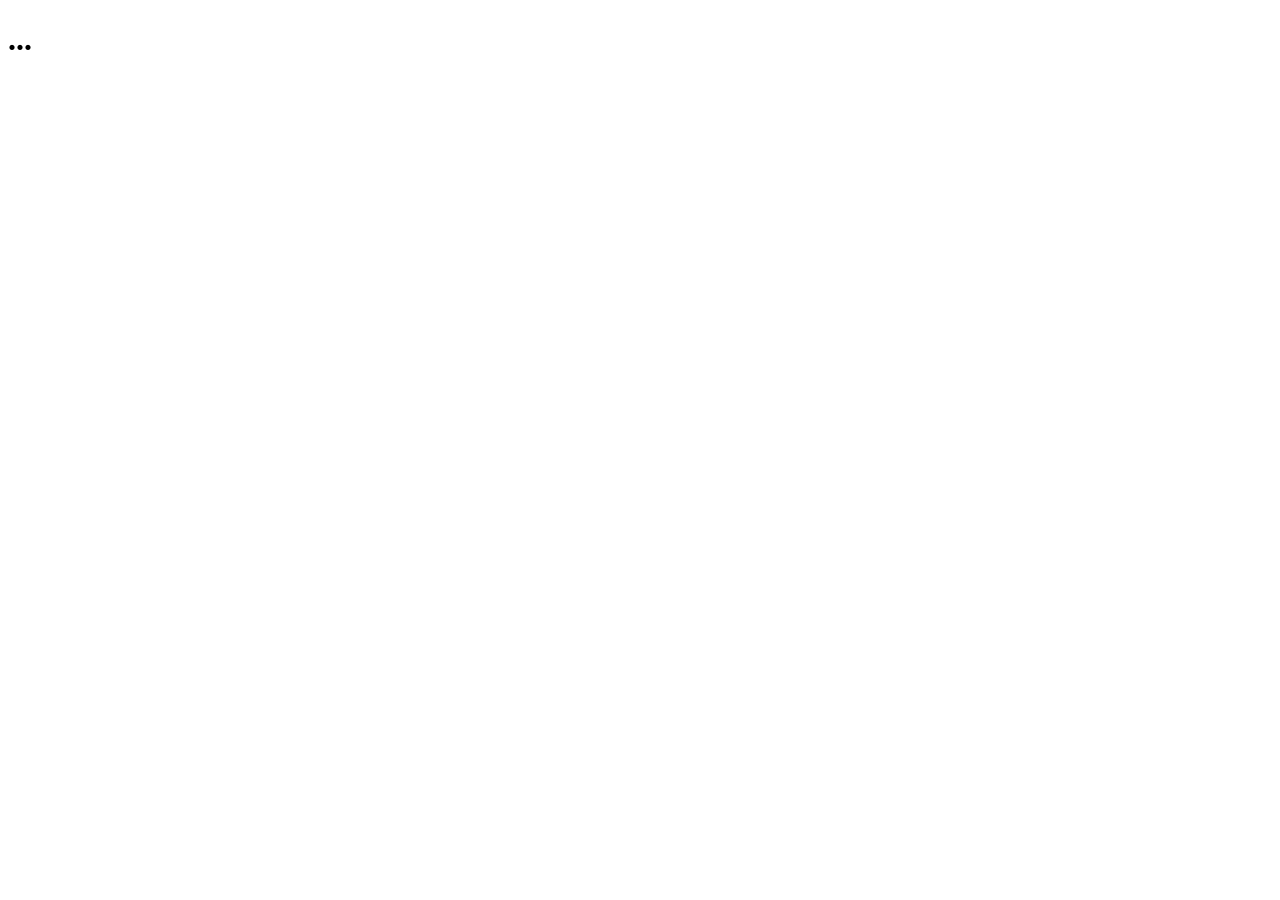
==== index.html @ d144a5f7 "Create index.html" ====
<!DOCTYPE html>
<html lang="en">
  <head>
    <meta charset="UTF-8">
    <meta name="viewport" content="width=device-width, initial-scale=1.0">
  </head>
  <body>
    
    <h1>...</h1>

  </body>
</html>
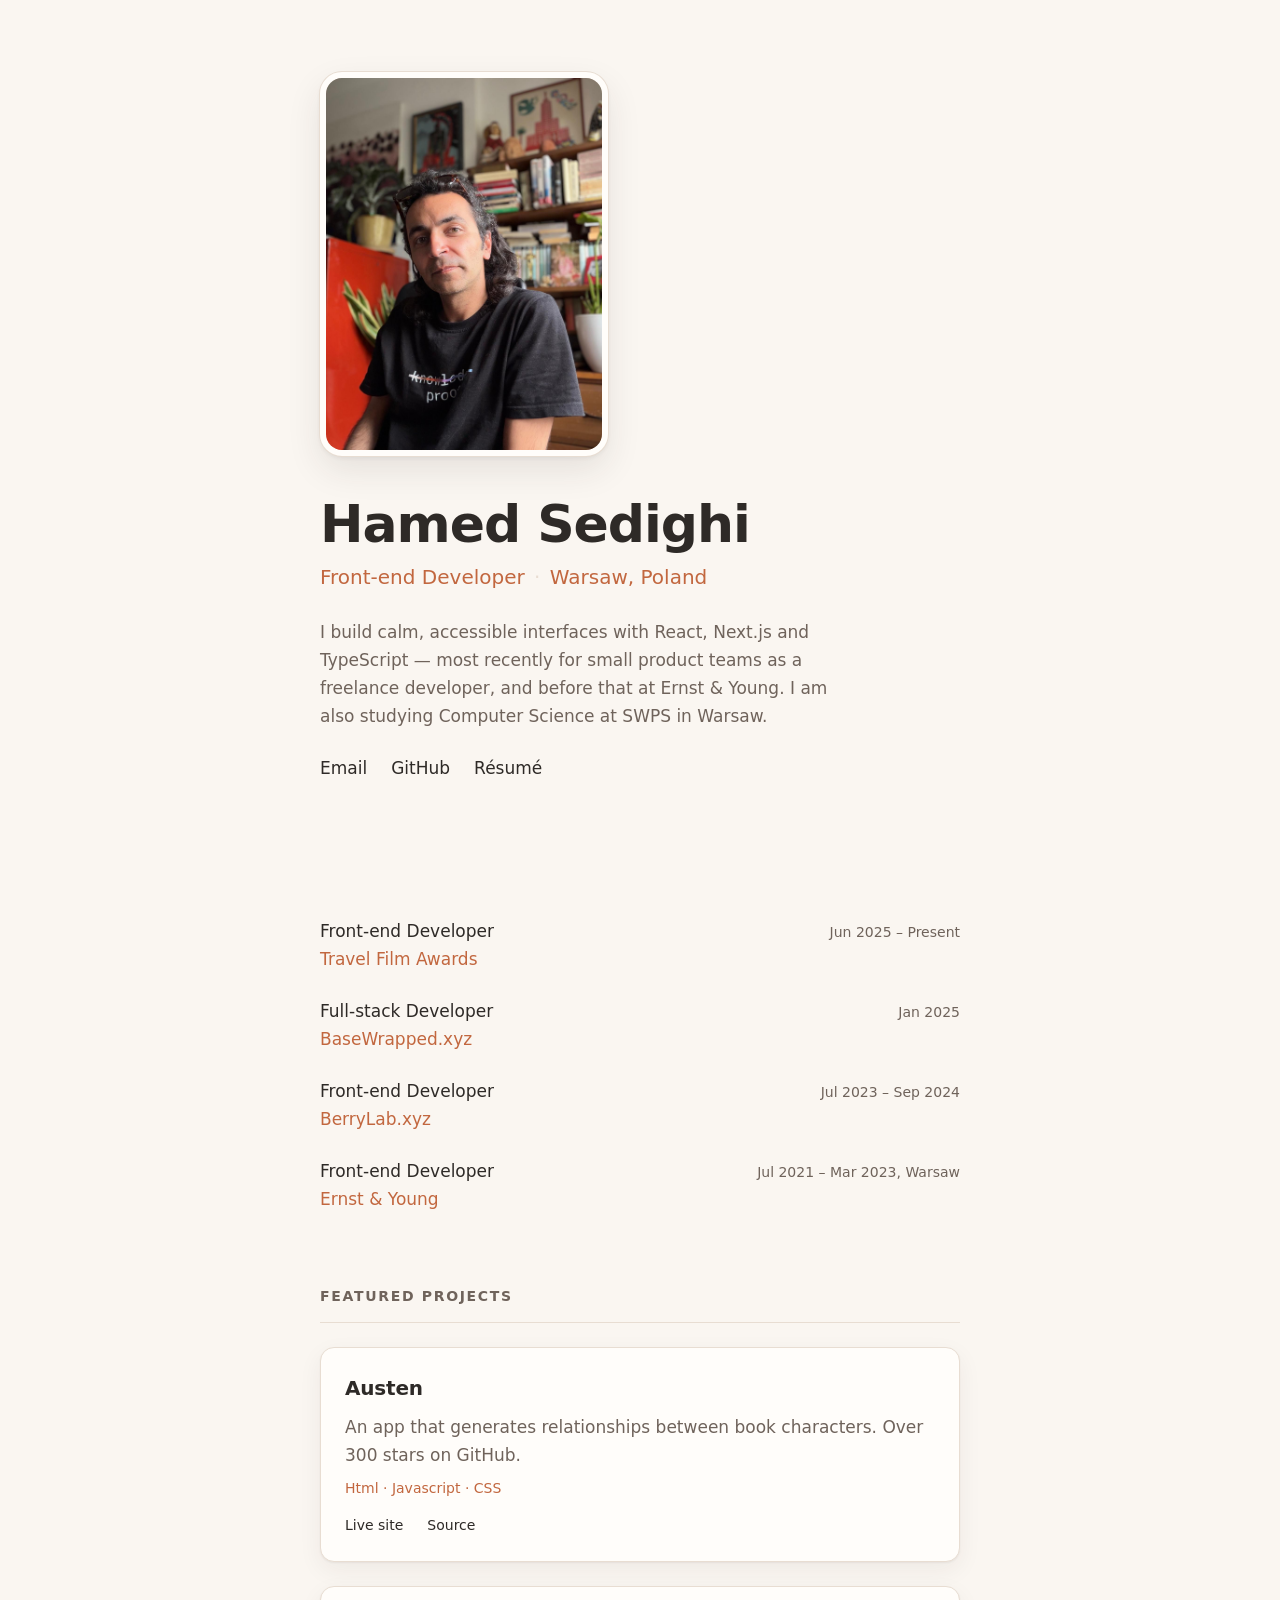
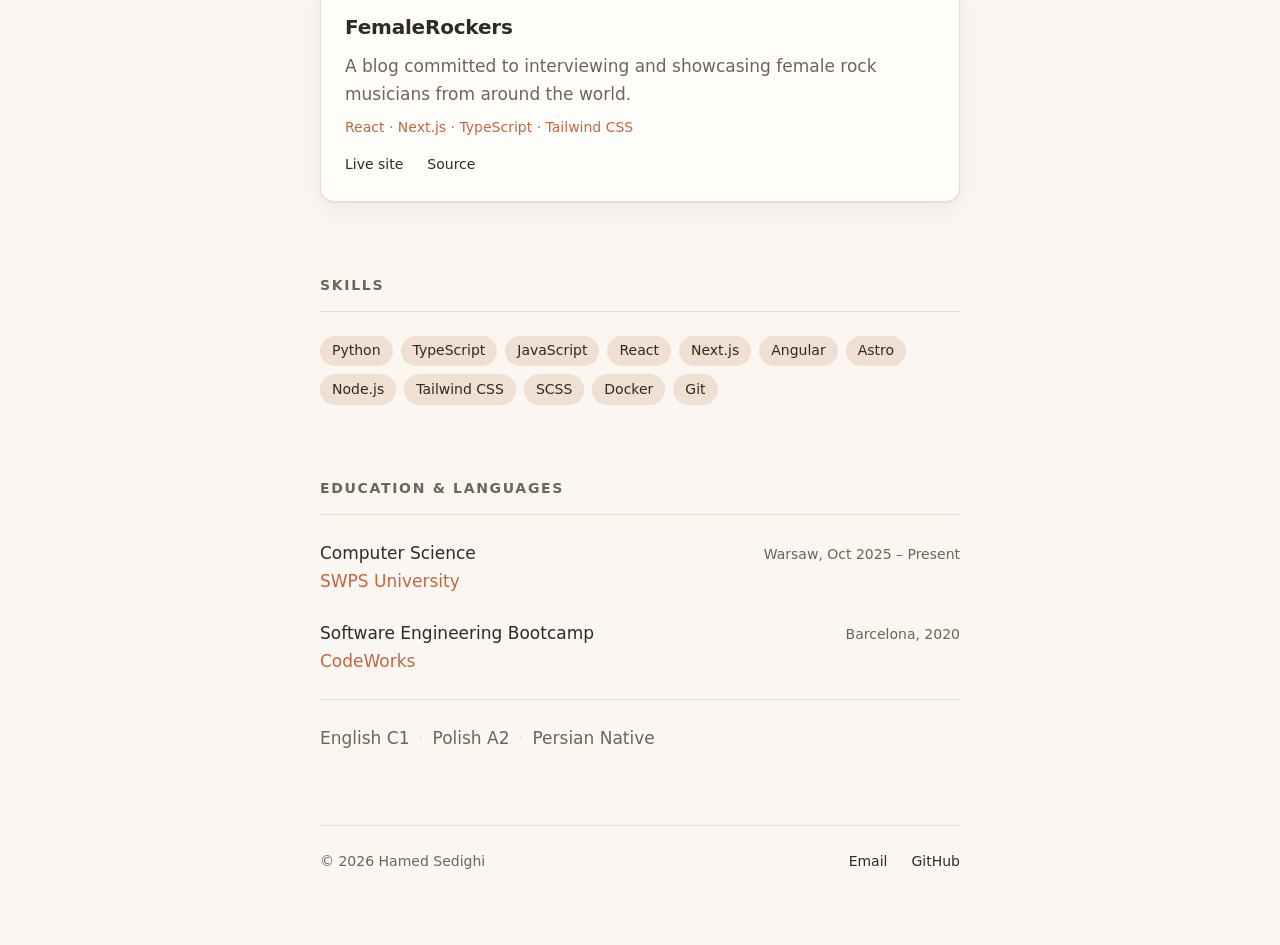
==== commit 80efaff8: "update homepage" ====
--- a/index.html
+++ b/index.html
@@ -1,12 +1,144 @@
 <!DOCTYPE html>
 <html lang="en">
-  <head>
-    <meta charset="UTF-8">
-    <meta name="viewport" content="width=device-width, initial-scale=1.0">
-  </head>
-  <body>
-    
-    <h1>...</h1>
+<head>
+  <meta charset="utf-8">
+  <meta name="viewport" content="width=device-width, initial-scale=1">
 
-  </body>
+  <title>Hamed Sedighi — Front-end Developer</title>
+  <meta name="description" content="Hamed Sedighi is a front-end developer in Warsaw, Poland, building interfaces with React, Next.js and TypeScript.">
+  <link rel="canonical" href="https://herol3oy.github.io/">
+  <meta name="author" content="Hamed Sedighi">
+
+  <meta name="theme-color" content="#faf6f1" media="(prefers-color-scheme: light)">
+  <meta name="theme-color" content="#1c1917" media="(prefers-color-scheme: dark)">
+
+  <meta property="og:type" content="website">
+  <meta property="og:url" content="https://herol3oy.github.io/">
+  <meta property="og:title" content="Hamed Sedighi — Front-end Developer">
+  <meta property="og:description" content="Front-end developer in Warsaw, Poland, building interfaces with React, Next.js and TypeScript.">
+  <meta property="og:image" content="https://herol3oy.github.io/assets/hamed-sedighi.jpeg">
+  <meta property="og:image:alt" content="Portrait of Hamed Sedighi">
+
+  <meta name="twitter:card" content="summary">
+  <meta name="twitter:title" content="Hamed Sedighi — Front-end Developer">
+  <meta name="twitter:description" content="Front-end developer in Warsaw, Poland, building interfaces with React, Next.js and TypeScript.">
+  <meta name="twitter:image" content="https://herol3oy.github.io/assets/hamed-sedighi.jpeg">
+
+  <link rel="preload" as="image" href="assets/hamed-sedighi.jpeg">
+  <link rel="stylesheet" href="assets/styles.css">
+  <script>document.documentElement.classList.add('js');</script>
+</head>
+<body>
+  <header class="hero wrap">
+    <img class="portrait reveal" style="--i: 0" src="assets/hamed-sedighi.jpeg" width="1200" height="1599"
+         alt="Portrait of Hamed Sedighi" decoding="async" fetchpriority="high">
+    <h1 class="hero-name reveal" style="--i: 1">Hamed Sedighi</h1>
+    <p class="hero-tagline reveal" style="--i: 2">Front-end Developer <span aria-hidden="true">·</span> Warsaw, Poland</p>
+    <p class="hero-intro reveal" style="--i: 3">
+      I build calm, accessible interfaces with React, Next.js and TypeScript — most recently
+      for small product teams as a freelance developer, and before that at Ernst &amp; Young.
+      I am also studying Computer Science at SWPS in Warsaw.
+    </p>
+    <nav class="links reveal" style="--i: 4" aria-label="Contact">
+      <a href="mailto:hamedsedighi@gmail.com">Email</a>
+      <a href="https://github.com/herol3oy" target="_blank" rel="noopener noreferrer">GitHub</a>
+      <a href="https://flowcv.com/resume/n9i1otikei" target="_blank" rel="noopener noreferrer">Résumé</a>
+    </nav>
+  </header>
+
+  <main>
+    <section class="section wrap" id="experience" aria-labelledby="experience-title">
+      <h2 class="section-title reveal" id="experience-title" data-reveal>Selected Experience</h2>
+      <ul class="entries reveal" style="--i: 1" data-reveal>
+        <li class="entry">
+          <span class="entry-role">Front-end Developer <span class="entry-company">Travel Film Awards</span></span>
+          <span class="entry-meta">Jun 2025 – Present</span>
+        </li>
+        <li class="entry">
+          <span class="entry-role">Full-stack Developer <span class="entry-company">BaseWrapped.xyz</span></span>
+          <span class="entry-meta">Jan 2025</span>
+        </li>
+        <li class="entry">
+          <span class="entry-role">Front-end Developer <span class="entry-company">BerryLab.xyz</span></span>
+          <span class="entry-meta">Jul 2023 – Sep 2024</span>
+        </li>
+        <li class="entry">
+          <span class="entry-role">Front-end Developer <span class="entry-company">Ernst &amp; Young</span></span>
+          <span class="entry-meta">Jul 2021 – Mar 2023, Warsaw</span>
+        </li>
+      </ul>
+    </section>
+
+    <section class="section wrap" id="projects" aria-labelledby="projects-title">
+      <h2 class="section-title reveal" id="projects-title" data-reveal>Featured Projects</h2>
+      <div class="project-grid">
+        <article class="project-card reveal" style="--i: 1" data-reveal>
+          <h3 class="project-name">Austen</h3>
+          <p class="project-desc">
+            An app that generates relationships between book characters. Over 300 stars on GitHub.
+          </p>
+          <p class="project-tech">Html · Javascript · CSS</p>
+          <p class="links">
+            <a href="https://herol3oy.github.io/austen/" target="_blank" rel="noopener noreferrer">Live site</a>
+            <a href="https://github.com/herol3oy/austen" target="_blank" rel="noopener noreferrer">Source</a>
+          </p>
+        </article>
+        <article class="project-card reveal" style="--i: 2" data-reveal>
+          <h3 class="project-name">FemaleRockers</h3>
+          <p class="project-desc">
+            A blog committed to interviewing and showcasing female rock musicians from around the world.
+          </p>
+          <p class="project-tech">React · Next.js · TypeScript · Tailwind CSS</p>
+          <p class="links">
+            <a href="https://femalerockers.com" target="_blank" rel="noopener noreferrer">Live site</a>
+            <a href="https://github.com/herol3oy/femalerockers" target="_blank" rel="noopener noreferrer">Source</a>
+          </p>
+        </article>
+      </div>
+    </section>
+
+    <section class="section wrap" id="skills" aria-labelledby="skills-title">
+      <h2 class="section-title reveal" id="skills-title" data-reveal>Skills</h2>
+      <ul class="skills reveal" style="--i: 1" data-reveal>
+        <li>Python</li>
+        <li>TypeScript</li>
+        <li>JavaScript</li>
+        <li>React</li>
+        <li>Next.js</li>
+        <li>Angular</li>
+        <li>Astro</li>
+        <li>Node.js</li>
+        <li>Tailwind CSS</li>
+        <li>SCSS</li>
+        <li>Docker</li>
+        <li>Git</li>
+      </ul>
+    </section>
+
+    <section class="section wrap" id="background" aria-labelledby="background-title">
+      <h2 class="section-title reveal" id="background-title" data-reveal>Education &amp; Languages</h2>
+      <ul class="entries reveal" style="--i: 1" data-reveal>
+        <li class="entry">
+          <span class="entry-role">Computer Science <span class="entry-company">SWPS University</span></span>
+          <span class="entry-meta">Warsaw, Oct 2025 – Present</span>
+        </li>
+        <li class="entry">
+          <span class="entry-role">Software Engineering Bootcamp <span class="entry-company">CodeWorks</span></span>
+          <span class="entry-meta">Barcelona, 2020</span>
+        </li>
+      </ul>
+      <p class="languages reveal" style="--i: 2" data-reveal>English C1 <span aria-hidden="true">·</span> Polish A2 <span aria-hidden="true">·</span> Persian Native</p>
+    </section>
+  </main>
+
+  <footer class="site-footer wrap reveal" data-reveal>
+    <p class="copyright">© <span data-year>2026</span> Hamed Sedighi</p>
+    <nav class="links" aria-label="Contact, footer">
+      <a href="mailto:hamedsedighi@gmail.com">Email</a>
+      <a href="https://github.com/herol3oy" target="_blank" rel="noopener noreferrer">GitHub</a>
+    </nav>
+  </footer>
+
+  <script src="assets/main.js" defer></script>
+</body>
 </html>
--- a/assets/styles.css
+++ b/assets/styles.css
@@ -0,0 +1,383 @@
+:root {
+  --bg: #faf6f1;
+  --surface: #fffdfa;
+  --text: #2e2a27;
+  --text-muted: #6f635b;
+  --accent: #c2673f;
+  --accent-soft: #f0dfd3;
+  --border: #e8ddd2;
+  --ring: rgba(194, 103, 63, 0.35);
+
+  --shadow: 0 1px 2px rgba(46, 42, 39, 0.06), 0 8px 24px rgba(46, 42, 39, 0.06);
+  --shadow-lift: 0 2px 4px rgba(46, 42, 39, 0.07), 0 14px 34px rgba(46, 42, 39, 0.1);
+  --radius: 14px;
+  --radius-lg: 22px;
+
+  --font: ui-sans-serif, system-ui, -apple-system, "Segoe UI", Roboto,
+    "Helvetica Neue", Arial, "Noto Sans", sans-serif;
+
+  --step--1: 0.875rem;
+  --step-0: 1.0625rem;
+  --step-1: 1.25rem;
+  --step-2: clamp(1.5rem, 1.2rem + 1.2vw, 1.875rem);
+  --step-3: clamp(2.25rem, 1.7rem + 2.4vw, 3.25rem);
+
+  --space-1: 0.5rem;
+  --space-2: 0.875rem;
+  --space-3: 1.5rem;
+  --space-4: 2.5rem;
+  --space-5: 4.5rem;
+
+  --ease: cubic-bezier(0.22, 0.61, 0.36, 1);
+  --dur: 620ms;
+  --step: 80ms;
+}
+
+@media (prefers-color-scheme: dark) {
+  :root {
+    --bg: #1c1917;
+    --surface: #242019;
+    --text: #f3ece4;
+    --text-muted: #b3a89e;
+    --accent: #e8a17d;
+    --accent-soft: #3a2f27;
+    --border: #332c26;
+    --ring: rgba(232, 161, 125, 0.45);
+
+    --shadow: 0 1px 2px rgba(0, 0, 0, 0.3), 0 8px 24px rgba(0, 0, 0, 0.28);
+    --shadow-lift: 0 2px 4px rgba(0, 0, 0, 0.35), 0 14px 34px rgba(0, 0, 0, 0.4);
+  }
+}
+
+*,
+*::before,
+*::after {
+  box-sizing: border-box;
+}
+
+html {
+  scroll-behavior: smooth;
+  -webkit-text-size-adjust: 100%;
+}
+
+body,
+h1,
+h2,
+h3,
+p,
+ul,
+li,
+figure {
+  margin: 0;
+}
+
+ul {
+  padding: 0;
+  list-style: none;
+}
+
+img {
+  display: block;
+  max-width: 100%;
+}
+
+body {
+  background: var(--bg);
+  color: var(--text);
+  font-family: var(--font);
+  font-size: var(--step-0);
+  line-height: 1.65;
+  -webkit-font-smoothing: antialiased;
+  padding: var(--space-5) var(--space-3);
+}
+
+a {
+  color: inherit;
+}
+
+:focus-visible {
+  outline: 2px solid var(--accent);
+  outline-offset: 3px;
+  border-radius: 3px;
+}
+
+.wrap {
+  width: 100%;
+  max-width: 40rem;
+  margin-inline: auto;
+}
+
+.section {
+  margin-top: var(--space-5);
+}
+
+.section-title {
+  font-size: var(--step--1);
+  font-weight: 600;
+  letter-spacing: 0.12em;
+  text-transform: uppercase;
+  color: var(--text-muted);
+  padding-bottom: var(--space-2);
+  border-bottom: 1px solid var(--border);
+  margin-bottom: var(--space-3);
+}
+
+.portrait {
+  width: clamp(220px, 62vw, 288px);
+  height: auto;
+  aspect-ratio: 3 / 4;
+  object-fit: cover;
+  object-position: 50% 30%;
+  border-radius: var(--radius-lg);
+  background: var(--accent-soft);
+  border: 6px solid var(--surface);
+  box-shadow: 0 0 0 1px var(--border), var(--shadow-lift);
+  margin-bottom: var(--space-4);
+}
+
+.hero-name {
+  font-size: var(--step-3);
+  font-weight: 700;
+  line-height: 1.1;
+  letter-spacing: -0.02em;
+}
+
+.hero-tagline {
+  margin-top: var(--space-1);
+  font-size: var(--step-1);
+  color: var(--accent);
+}
+
+.hero-tagline span {
+  color: var(--border);
+  padding-inline: 0.15em;
+}
+
+.hero-intro {
+  margin-top: var(--space-3);
+  color: var(--text-muted);
+  max-width: 34rem;
+}
+
+.entries {
+  display: grid;
+  gap: var(--space-3);
+}
+
+.entry {
+  display: grid;
+  grid-template-columns: 1fr auto;
+  gap: 0 var(--space-3);
+  align-items: baseline;
+}
+
+.entry-role {
+  font-weight: 500;
+}
+
+.entry-company {
+  display: block;
+  font-weight: 400;
+  color: var(--accent);
+}
+
+.entry-meta {
+  font-size: var(--step--1);
+  color: var(--text-muted);
+  white-space: nowrap;
+}
+
+.languages {
+  margin-top: var(--space-3);
+  padding-top: var(--space-3);
+  border-top: 1px solid var(--border);
+  color: var(--text-muted);
+}
+
+.languages span {
+  color: var(--border);
+  padding-inline: 0.2em;
+}
+
+.project-grid {
+  display: grid;
+  gap: var(--space-3);
+}
+
+.project-card {
+  background: var(--surface);
+  border: 1px solid var(--border);
+  border-radius: var(--radius);
+  padding: var(--space-3);
+  box-shadow: var(--shadow);
+  transition: transform 300ms var(--ease), box-shadow 300ms var(--ease),
+    border-color 300ms var(--ease);
+}
+
+.project-card:hover,
+.project-card:focus-within {
+  transform: translateY(-3px);
+  box-shadow: var(--shadow-lift);
+  border-color: var(--accent-soft);
+}
+
+.project-name {
+  font-size: var(--step-1);
+  font-weight: 600;
+  letter-spacing: -0.01em;
+}
+
+.project-desc {
+  margin-top: var(--space-1);
+  color: var(--text-muted);
+}
+
+.project-tech {
+  margin-top: var(--space-1);
+  font-size: var(--step--1);
+  color: var(--accent);
+}
+
+.project-card .links {
+  margin-top: var(--space-2);
+  font-size: var(--step--1);
+}
+
+.skills {
+  display: flex;
+  flex-wrap: wrap;
+  gap: var(--space-1);
+}
+
+.skills li {
+  background: var(--accent-soft);
+  color: var(--text);
+  font-size: var(--step--1);
+  line-height: 1.4;
+  padding: 0.35rem 0.75rem;
+  border-radius: 999px;
+}
+
+.links {
+  display: flex;
+  flex-wrap: wrap;
+  gap: var(--space-3);
+  margin-top: var(--space-3);
+}
+
+.links a {
+  position: relative;
+  text-decoration: none;
+  font-weight: 500;
+  color: var(--text);
+  transition: color 220ms var(--ease);
+}
+
+.links a::after {
+  content: "";
+  position: absolute;
+  left: 0;
+  right: 0;
+  bottom: -2px;
+  height: 1px;
+  background: currentColor;
+  transform: scaleX(0);
+  transform-origin: left;
+  transition: transform 260ms var(--ease);
+}
+
+.links a:hover,
+.links a:focus-visible {
+  color: var(--accent);
+}
+
+.links a:hover::after,
+.links a:focus-visible::after {
+  transform: scaleX(1);
+}
+
+.site-footer {
+  margin-top: var(--space-5);
+  padding-top: var(--space-3);
+  border-top: 1px solid var(--border);
+  display: flex;
+  flex-wrap: wrap;
+  gap: var(--space-2) var(--space-3);
+  align-items: baseline;
+  justify-content: space-between;
+}
+
+.copyright {
+  font-size: var(--step--1);
+  color: var(--text-muted);
+}
+
+.site-footer .links {
+  margin-top: 0;
+  font-size: var(--step--1);
+}
+
+@keyframes fade-up {
+  from {
+    opacity: 0;
+    transform: translateY(14px);
+  }
+  to {
+    opacity: 1;
+    transform: translateY(0);
+  }
+}
+
+.js .reveal {
+  opacity: 0;
+}
+
+.js .reveal.is-visible {
+  opacity: 1;
+  animation: fade-up var(--dur) var(--ease) backwards;
+  animation-delay: calc(var(--i, 0) * var(--step));
+}
+
+@media (prefers-reduced-motion: reduce) {
+  html {
+    scroll-behavior: auto;
+  }
+
+  .js .reveal,
+  .js .reveal.is-visible {
+    opacity: 1;
+    animation: none;
+  }
+
+  *,
+  *::before,
+  *::after {
+    animation-duration: 0.01ms !important;
+    animation-iteration-count: 1 !important;
+    transition-duration: 0.01ms !important;
+  }
+
+  .project-card:hover,
+  .project-card:focus-within {
+    transform: none;
+  }
+}
+
+@media (max-width: 640px) {
+  body {
+    padding: var(--space-4) var(--space-3);
+  }
+
+  :root {
+    --space-5: 3.25rem;
+  }
+
+  .entry {
+    grid-template-columns: 1fr;
+    gap: var(--space-1);
+  }
+
+  .entry-meta {
+    white-space: normal;
+  }
+}
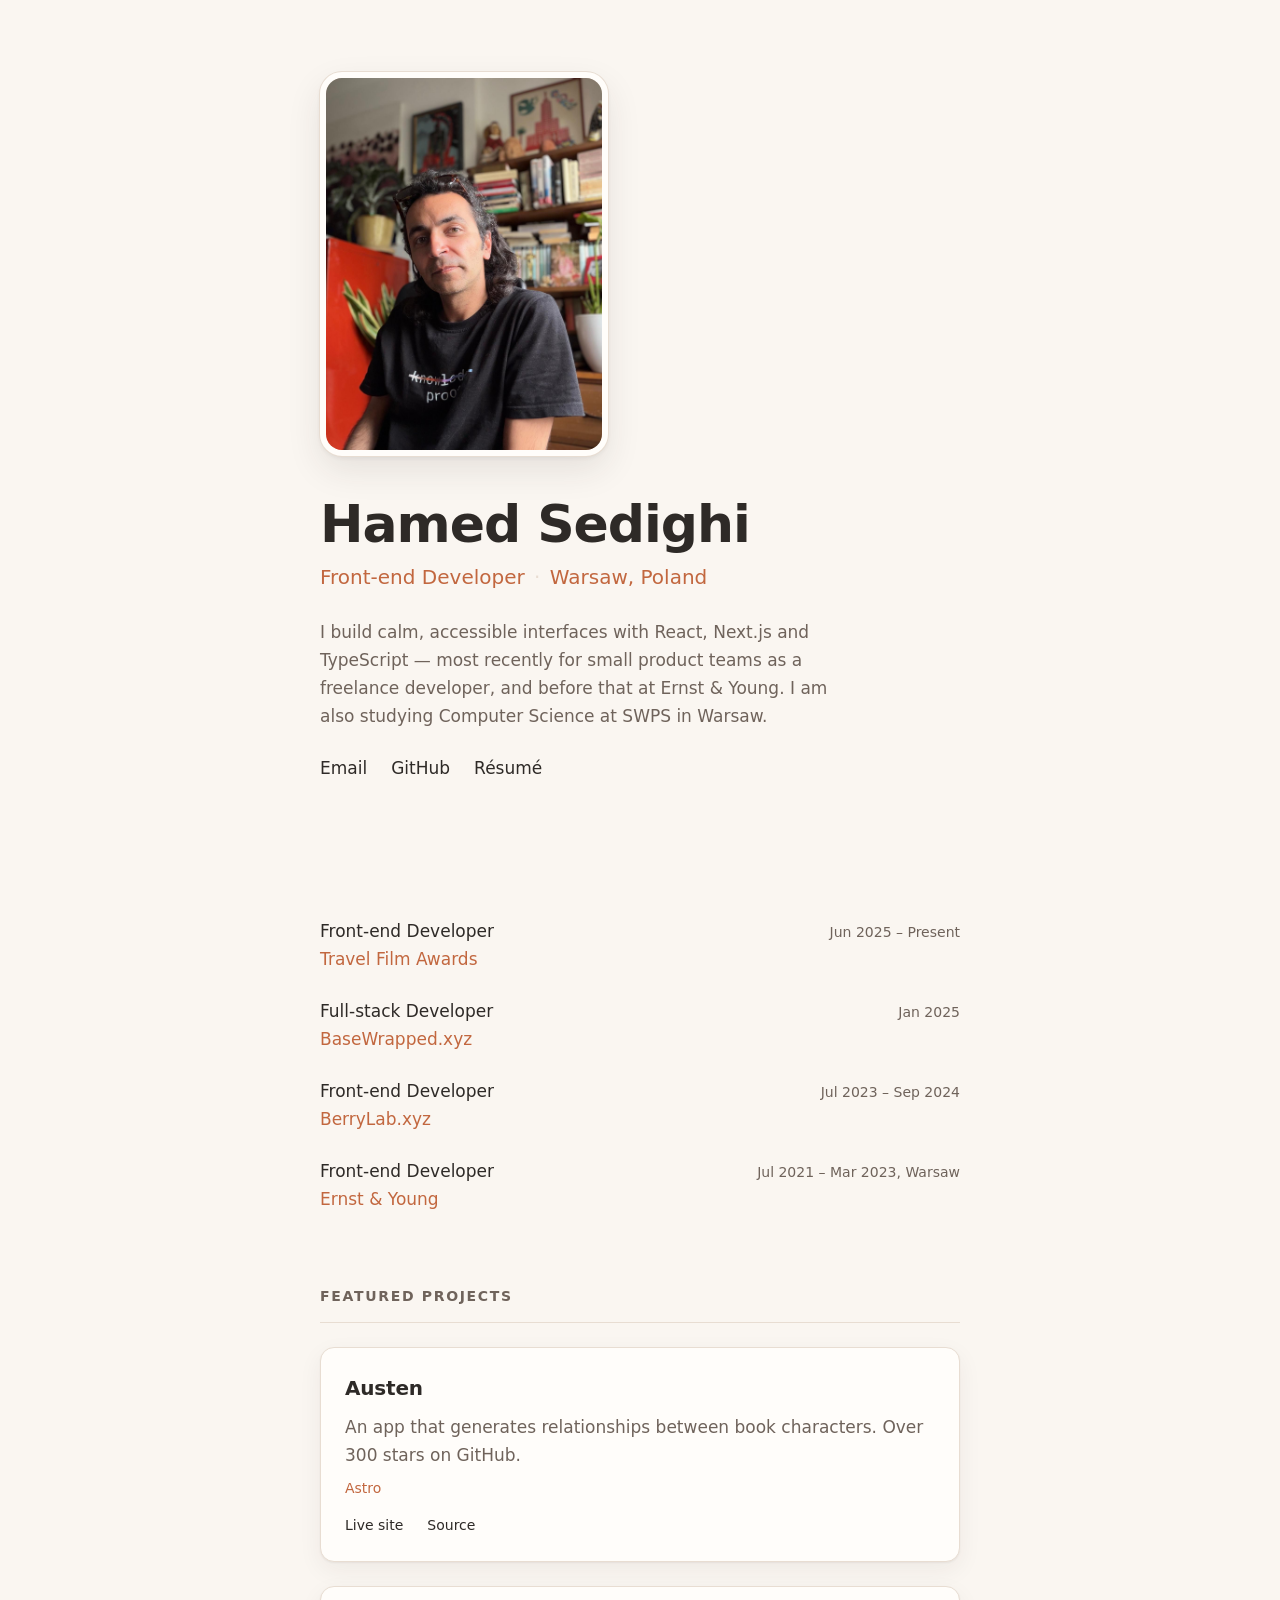
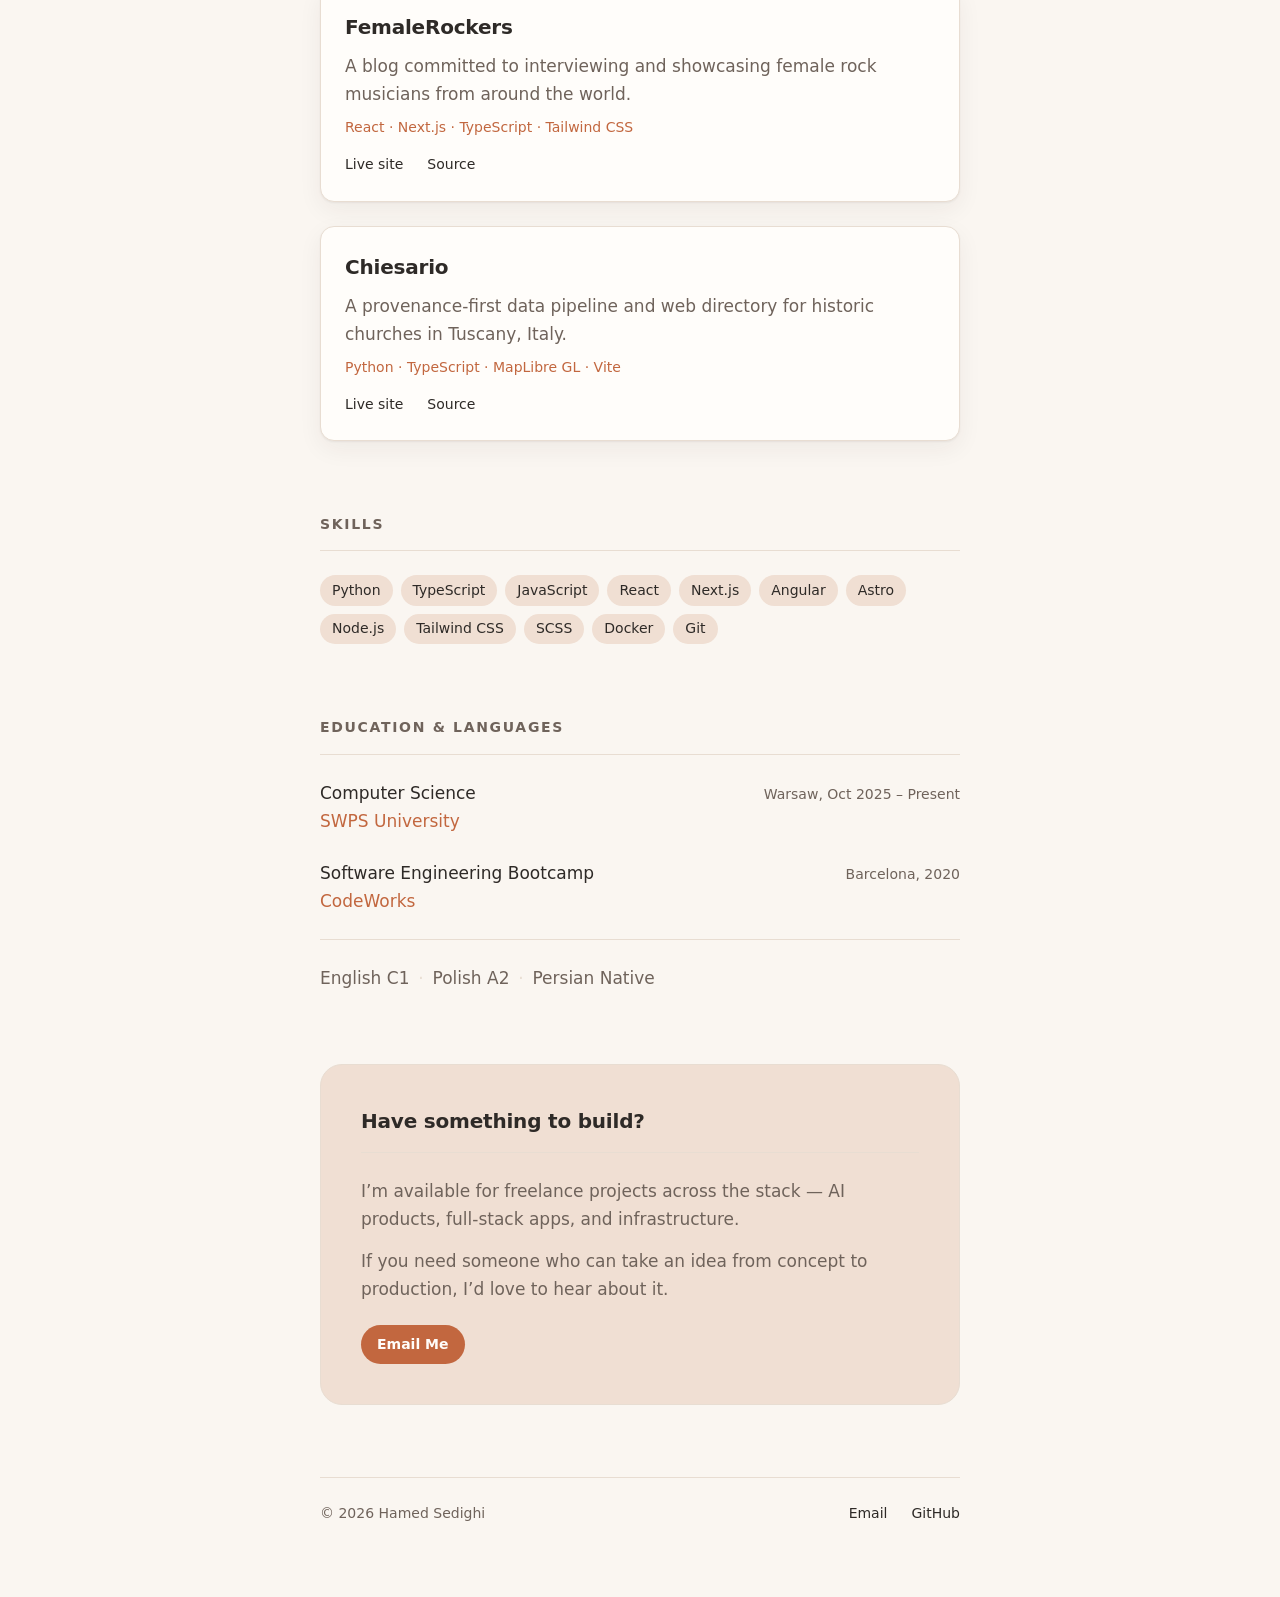
==== commit 581a4f1d: "add favicon and apple-touch-icon, create sitemap and robots.txt" ====
--- a/index.html
+++ b/index.html
@@ -8,6 +8,11 @@
   <meta name="description" content="Hamed Sedighi is a front-end developer in Warsaw, Poland, building interfaces with React, Next.js and TypeScript.">
   <link rel="canonical" href="https://herol3oy.github.io/">
   <meta name="author" content="Hamed Sedighi">
+
+  <link rel="icon" href="/favicon.ico" sizes="32x32">
+  <link rel="icon" href="assets/favicon.svg" type="image/svg+xml">
+  <link rel="apple-touch-icon" href="assets/apple-touch-icon.png">
+  <link rel="sitemap" type="application/xml" href="/sitemap.xml">
 
   <meta name="theme-color" content="#faf6f1" media="(prefers-color-scheme: light)">
   <meta name="theme-color" content="#1c1917" media="(prefers-color-scheme: dark)">
@@ -77,7 +82,7 @@
           <p class="project-desc">
             An app that generates relationships between book characters. Over 300 stars on GitHub.
           </p>
-          <p class="project-tech">Html · Javascript · CSS</p>
+          <p class="project-tech">Astro</p>
           <p class="links">
             <a href="https://herol3oy.github.io/austen/" target="_blank" rel="noopener noreferrer">Live site</a>
             <a href="https://github.com/herol3oy/austen" target="_blank" rel="noopener noreferrer">Source</a>
@@ -92,6 +97,17 @@
           <p class="links">
             <a href="https://femalerockers.com" target="_blank" rel="noopener noreferrer">Live site</a>
             <a href="https://github.com/herol3oy/femalerockers" target="_blank" rel="noopener noreferrer">Source</a>
+          </p>
+        </article>
+        <article class="project-card reveal" style="--i: 3" data-reveal>
+          <h3 class="project-name">Chiesario</h3>
+          <p class="project-desc">
+            A provenance-first data pipeline and web directory for historic churches in Tuscany, Italy.
+          </p>
+          <p class="project-tech">Python · TypeScript · MapLibre GL · Vite</p>
+          <p class="links">
+            <a href="https://herol3oy.github.io/chiesario/" target="_blank" rel="noopener noreferrer">Live site</a>
+            <a href="https://github.com/herol3oy/chiesario" target="_blank" rel="noopener noreferrer">Source</a>
           </p>
         </article>
       </div>
@@ -129,6 +145,15 @@
       </ul>
       <p class="languages reveal" style="--i: 2" data-reveal>English C1 <span aria-hidden="true">·</span> Polish A2 <span aria-hidden="true">·</span> Persian Native</p>
     </section>
+
+    <section class="section wrap availability" aria-labelledby="availability-title">
+      <h2 class="section-title reveal" id="availability-title" data-reveal>Have something to build?</h2>
+      <div class="availability-content reveal" style="--i: 1" data-reveal>
+        <p>I’m available for freelance projects across the stack — AI products, full-stack apps, and infrastructure.</p>
+        <p>If you need someone who can take an idea from concept to production, I’d love to hear about it.</p>
+        <p><a class="email-cta" href="mailto:hamedsedighi@gmail.com">Email Me</a></p>
+      </div>
+    </section>
   </main>
 
   <footer class="site-footer wrap reveal" data-reveal>
--- a/assets/styles.css
+++ b/assets/styles.css
@@ -199,6 +199,49 @@
   padding-inline: 0.2em;
 }
 
+.availability-content {
+  color: var(--text-muted);
+}
+
+.availability {
+  padding: var(--space-4);
+  background: var(--accent-soft);
+  border: 1px solid var(--border);
+  border-radius: var(--radius-lg);
+}
+
+.availability .section-title {
+  color: var(--text);
+  font-size: var(--step-1);
+  font-weight: 700;
+  letter-spacing: -0.01em;
+  text-transform: none;
+}
+
+.availability-content p + p {
+  margin-top: var(--space-2);
+}
+
+.availability-content .email-cta {
+  display: inline-block;
+  margin-top: var(--space-1);
+  padding: 0.6rem 1rem;
+  border-radius: 999px;
+  background: var(--accent);
+  color: var(--surface);
+  font-size: var(--step--1);
+  font-weight: 600;
+  line-height: 1.4;
+  text-decoration: none;
+  transition: transform 220ms var(--ease), box-shadow 220ms var(--ease);
+}
+
+.availability-content .email-cta:hover,
+.availability-content .email-cta:focus-visible {
+  transform: translateY(-2px);
+  box-shadow: var(--shadow-lift);
+}
+
 .project-grid {
   display: grid;
   gap: var(--space-3);
@@ -380,4 +423,8 @@
   .entry-meta {
     white-space: normal;
   }
-}
+
+  .availability {
+    padding: var(--space-3);
+  }
+}
